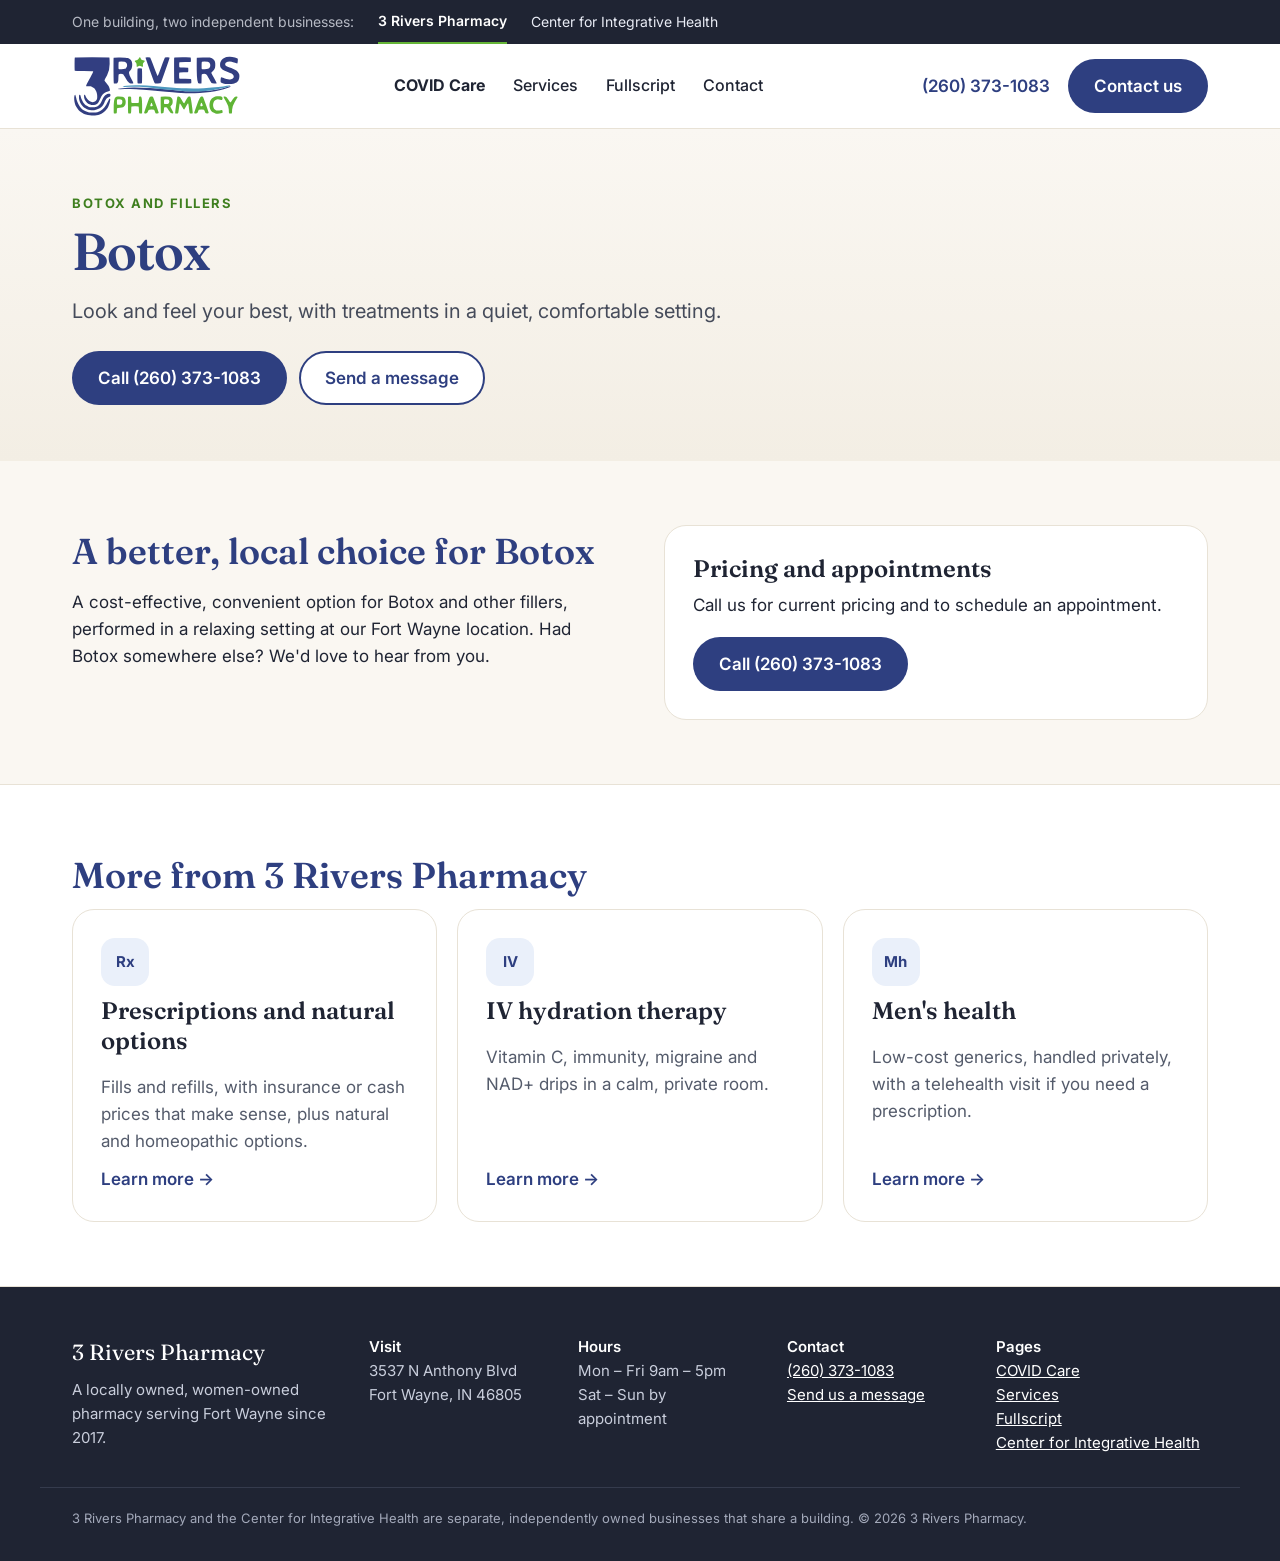
==== botox/index.html @ e4c4e970 "Launch new 3riverspharmacy.com site" ====
<!doctype html>
<html lang="en">
<head>
<meta charset="utf-8">
<meta name="viewport" content="width=device-width, initial-scale=1">
<title>Botox in Fort Wayne | 3 Rivers Pharmacy</title>
<meta name="description" content="A local, cost-effective choice for Botox and fillers in a relaxing setting in Fort Wayne. Call for pricing and appointments.">
<link rel="canonical" href="https://3riverspharmacy.com/botox/">
<meta property="og:title" content="Botox in Fort Wayne | 3 Rivers Pharmacy">
<meta property="og:description" content="A local, cost-effective choice for Botox and fillers in a relaxing setting in Fort Wayne. Call for pricing and appointments.">
<meta property="og:url" content="https://3riverspharmacy.com/botox/">
<meta property="og:type" content="website">
<link rel="icon" type="image/svg+xml" href="/assets/favicon.svg">
<link rel="preconnect" href="https://fonts.googleapis.com"><link rel="preconnect" href="https://fonts.gstatic.com" crossorigin><link rel="stylesheet" href="https://fonts.googleapis.com/css2?family=Fraunces:opsz,wght@9..144,500;9..144,600&amp;family=DM+Serif+Display&amp;family=Inter:wght@400;500;600;700&amp;display=swap">
<link rel="stylesheet" href="/assets/site.css">

</head>
<body class="rx">
<div class="topbar"><div class="wrap">
<span class="dim">One building, two independent businesses:</span>
<a href="/" class="on">3 Rivers Pharmacy</a>
<a href="/center-for-integrative-health/" >Center for Integrative Health</a>
</div></div>
<header class="site"><div class="wrap">
<a href="/" class="brand"><img src="/assets/3rp-logo.svg" alt="3 Rivers Pharmacy" width="170" height="60"></a>
<nav class="navlinks" aria-label="Main">
<a href="/covid-care/"><b>COVID Care</b></a>
<a href="/services/">Services</a>
<a href="/fullscript/">Fullscript</a>
<a href="/contact/">Contact</a>
</nav>
<div class="hdr-cta">
<a href="tel:+12603731083" class="phone">(260) 373-1083</a>
<a href="/contact/" class="btn btn-navy">Contact us</a>
</div>
</div></header>
<main><section class="pghero"><div class="wrap">
<div class="kicker">BOTOX AND FILLERS</div>
<h1>Botox</h1>
<p class="lead">Look and feel your best, with treatments in a quiet, comfortable setting.</p>
<div class="btns"><a href="tel:+12603731083" class="btn btn-navy">Call (260) 373-1083</a><a href="https://hptz.io/073rGGA" class="btn btn-ghost">Send a message</a></div>
</div></section>
<section class="band"><div class="wrap two top">
<div><h2>A better, local choice for Botox</h2>
<p>A cost-effective, convenient option for Botox and other fillers, performed in a relaxing setting at our Fort Wayne location. Had Botox somewhere else? We'd love to hear from you.</p></div>
<div class="panel"><div class="h3">Pricing and appointments</div><p>Call us for current pricing and to schedule an appointment.</p><a href="tel:+12603731083" class="btn btn-navy">Call (260) 373-1083</a></div>
</div></section><section class="band alt"><div class="wrap"><h2>More from 3 Rivers Pharmacy</h2><div class="cards"><a class="card" href="/pharmacy-naturopathic-services/"><div class="ic">Rx</div><div class="h3">Prescriptions and natural options</div><div class="muted">Fills and refills, with insurance or cash prices that make sense, plus natural and homeopathic options.</div><div class="more">Learn more →</div></a><a class="card" href="/iv-hydration-therapy/"><div class="ic">IV</div><div class="h3">IV hydration therapy</div><div class="muted">Vitamin C, immunity, migraine and NAD+ drips in a calm, private room.</div><div class="more">Learn more →</div></a><a class="card" href="/mens-health/"><div class="ic">Mh</div><div class="h3">Men's health</div><div class="muted">Low-cost generics, handled privately, with a telehealth visit if you need a prescription.</div><div class="more">Learn more →</div></a></div></div></section></main><footer class="site"><div class="wrap cols">
<div style="max-width:360px"><div class="ft-name">3 Rivers Pharmacy</div><p>A locally owned, women-owned pharmacy serving Fort Wayne since 2017.</p></div>
<div><div class="ft-h">Visit</div>3537 N Anthony Blvd<br>Fort Wayne, IN 46805</div>
<div><div class="ft-h">Hours</div>Mon – Fri 9am – 5pm<br>Sat – Sun by appointment</div>
<div><div class="ft-h">Contact</div><a href="tel:+12603731083">(260) 373-1083</a><br><a href="https://hptz.io/073rGGA">Send us a message</a></div>
<div><div class="ft-h">Pages</div><a href="/covid-care/">COVID Care</a><br><a href="/services/">Services</a><br><a href="/fullscript/">Fullscript</a><br><a href="/center-for-integrative-health/">Center for Integrative Health</a></div>
</div>
<div class="wrap legal">3 Rivers Pharmacy and the Center for Integrative Health are separate, independently owned businesses that share a building. © <span class="yr">2026</span> 3 Rivers Pharmacy.</div>
</footer>
<nav class="mbar" aria-label="Quick links">
<a href="tel:+12603731083">Call</a>
<a href="/covid-care/">COVID Care</a>
<a href="https://www.google.com/maps/dir/?api=1&amp;destination=3537+N+Anthony+Blvd,+Fort+Wayne,+IN+46805">Directions</a>
<a href="/contact/" class="hot">Contact</a>
</nav>
<script>document.querySelectorAll('.yr').forEach(e=>e.textContent=new Date().getFullYear())</script>
</body>
</html>
---- assets/site.css ----
*{box-sizing:border-box}
html{scroll-behavior:smooth}
body{margin:0;background:#FAF7F2;color:#1F2433;font-family:Inter,system-ui,sans-serif;font-size:17px;line-height:1.6;-webkit-text-size-adjust:100%}
img{max-width:100%;height:auto}
a{color:#2E3F80}a:hover{color:#1d2a5c}
a:focus-visible,button:focus-visible{outline:3px solid #65B537;outline-offset:2px}
.wrap{max-width:1200px;margin:0 auto;padding:0 32px}
/* design grid helpers (homepage) */
.hero{display:grid;grid-template-columns:minmax(0,1.1fr) minmax(0,1fr);gap:56px;align-items:center}
.two{display:grid;grid-template-columns:minmax(0,1fr) minmax(0,1fr);gap:48px;align-items:center}
.two.top{align-items:start}
.cards{display:grid;grid-template-columns:repeat(3,minmax(0,1fr));gap:20px}
.facts{display:grid;grid-template-columns:repeat(4,minmax(0,1fr));gap:0}
.grid4{display:grid;grid-template-columns:repeat(4,minmax(0,1fr));gap:16px;margin-top:24px}
/* top bar + header */
.topbar{background:#1F2433;color:#E9ECF5;font-size:14px}
.topbar .wrap{display:flex;flex-wrap:wrap;gap:8px 24px;align-items:center;min-height:44px}
.topbar .dim{opacity:.75}
.topbar a{color:#E9ECF5;text-decoration:none;padding:10px 0}
.topbar a.on{color:#fff;font-weight:600;border-bottom:2px solid #65B537}
header.site{background:#fff;border-bottom:1px solid #E8E2D6;position:sticky;top:0;z-index:20}
header.site .wrap{display:flex;align-items:center;justify-content:space-between;gap:24px;min-height:84px}
.brand img{height:60px;width:auto;display:block}
.navlinks{display:flex;gap:28px;align-items:center;font-size:16px;font-weight:500}
.navlinks a{color:#1F2433;text-decoration:none;padding:6px 0;border-bottom:2px solid transparent}
.navlinks a[aria-current]{border-bottom-color:#65B537}
.navlinks a:hover{color:#2E3F80}
.hdr-cta{display:flex;gap:10px;align-items:center;flex-wrap:wrap}
.hdr-cta .phone{color:#2E3F80;font-weight:600;text-decoration:none;padding:12px 8px}
/* buttons */
.btn{display:inline-block;font-weight:600;text-decoration:none;padding:14px 24px;border-radius:999px;border:2px solid transparent;line-height:1.3;text-align:center}
.btn-navy{background:#2E3F80;color:#fff}.btn-navy:hover{background:#24336b;color:#fff}
.btn-green{background:#65B537;color:#10240A;font-weight:700}.btn-green:hover{background:#58a22f;color:#10240A}
.btn-ghost{background:#fff;color:#2E3F80;border-color:#2E3F80}.btn-ghost:hover{background:#EAF0FA}
.btns{display:flex;flex-wrap:wrap;gap:12px;margin:24px 0 8px}
/* page sections */
.pghero{padding:64px 0 48px;background:linear-gradient(180deg,#FAF7F2,#F3EEE4)}
.pghero h1{font-family:Fraunces,serif;font-weight:600;font-size:52px;line-height:1.06;letter-spacing:-.02em;color:#2E3F80;margin:10px 0 16px;max-width:18em}
.lead{font-size:20px;color:#454B5A;margin:0;max-width:36em}
.kicker{font-size:13px;font-weight:700;letter-spacing:.12em;color:#3F7F1F;text-transform:uppercase}
.band{padding:64px 0}
.band.alt{background:#fff;border-top:1px solid #E8E2D6;border-bottom:1px solid #E8E2D6}
.band h2{font-family:Fraunces,serif;font-weight:600;font-size:36px;line-height:1.12;color:#2E3F80;margin:6px 0 14px}
.h3{font-family:Fraunces,serif;font-size:24px;font-weight:600;color:#1F2433;line-height:1.25;margin:0 0 8px}
.h4{font-weight:700;color:#1F2433}
.muted{color:#545B6B}.small{font-size:15px}.maxw{max-width:44em}
.panel{background:#fff;border:1px solid #E8E2D6;border-radius:22px;padding:28px}
.band.alt .panel{background:#FAF7F2}
.panel p:first-of-type{margin-top:0}
.tile{background:#FAF7F2;border:1px solid #E8E2D6;border-radius:18px;padding:20px}
.card{text-decoration:none;color:inherit;background:#fff;border:1px solid #E8E2D6;border-radius:22px;padding:28px;display:flex;flex-direction:column;gap:10px;transition:box-shadow .15s,transform .15s}
.card:hover{box-shadow:0 10px 30px rgba(31,36,51,.10);transform:translateY(-2px);color:inherit}
.card .ic{width:48px;height:48px;border-radius:14px;background:#EAF0FA;color:#2E3F80;display:flex;align-items:center;justify-content:center;font-weight:700;font-size:15px}
.card .more{margin-top:auto;font-weight:600;color:#2E3F80}
.ticks{list-style:none;padding:0;margin:12px 0 20px}
.ticks li{padding-left:28px;position:relative;margin:6px 0}
.ticks li:before{content:"";position:absolute;left:4px;top:.55em;width:12px;height:7px;border-left:3px solid #65B537;border-bottom:3px solid #65B537;transform:rotate(-45deg)}
.steps-list{padding-left:22px;margin:16px 0}
.steps-list li{margin:8px 0}
.price{font-family:Fraunces,serif;font-size:40px;font-weight:600;color:#2E3F80}
.kitpics{display:grid;gap:16px}
.kitpics img{border-radius:22px;border:1px solid #E8E2D6;width:100%}
.callcard{background:#fff;border:1px solid #E8E2D6;border-radius:24px;padding:28px 32px;display:flex;flex-wrap:wrap;gap:8px 32px;align-items:center;justify-content:space-between}
.callcard .btns{margin:0}
.map{width:100%;min-height:420px;border:0;border-radius:24px;display:block}
.facts2{display:grid;grid-template-columns:repeat(2,minmax(0,1fr));gap:20px;margin-top:24px}
/* footer */
footer.site{background:#1F2433;color:#C9CEDC;padding:48px 0 32px;font-size:15px}
footer.site .cols{display:grid;grid-template-columns:1.5fr 1fr 1fr 1fr 1.2fr;gap:32px}
@media (max-width:900px){footer.site .cols{grid-template-columns:1fr 1fr}}
footer.site a{color:#fff}
footer.site p{margin:8px 0 0}
.ft-name{font-family:Fraunces,serif;font-size:22px;color:#fff}
.ft-h{color:#fff;font-weight:600}
footer.site .legal{margin-top:32px;padding-top:20px;border-top:1px solid #353B4D;font-size:13px;color:#A3A9BA}
.mbar{display:none}
@media (max-width:900px){
.hero,.two{grid-template-columns:minmax(0,1fr);gap:32px}
.cards,.grid4{grid-template-columns:minmax(0,1fr)}
.facts{grid-template-columns:repeat(2,minmax(0,1fr))}
.navlinks{display:none}
.hdr-cta .phone{display:none}
.wrap{padding:0 16px}
header.site .wrap{min-height:68px}
.brand img{height:46px}
.pghero h1{font-size:38px}
.band{padding:48px 0}
.home h1{font-size:40px!important}
.home h2{font-size:32px!important}
.mbar{display:grid;grid-template-columns:repeat(4,minmax(0,1fr));position:sticky;bottom:0;background:#fff;border-top:1px solid #E8E2D6;box-shadow:0 -6px 20px rgba(31,36,51,.08);z-index:20}
.mbar a{text-align:center;padding:14px 4px;font-size:14px;font-weight:600;text-decoration:none;color:#2E3F80}
.mbar a.hot{color:#fff;background:#2E3F80}
}
@media (max-width:520px){.facts,.facts2{grid-template-columns:minmax(0,1fr)}.facts>div{border-right:0!important;border-bottom:1px solid #EFEAE0}}
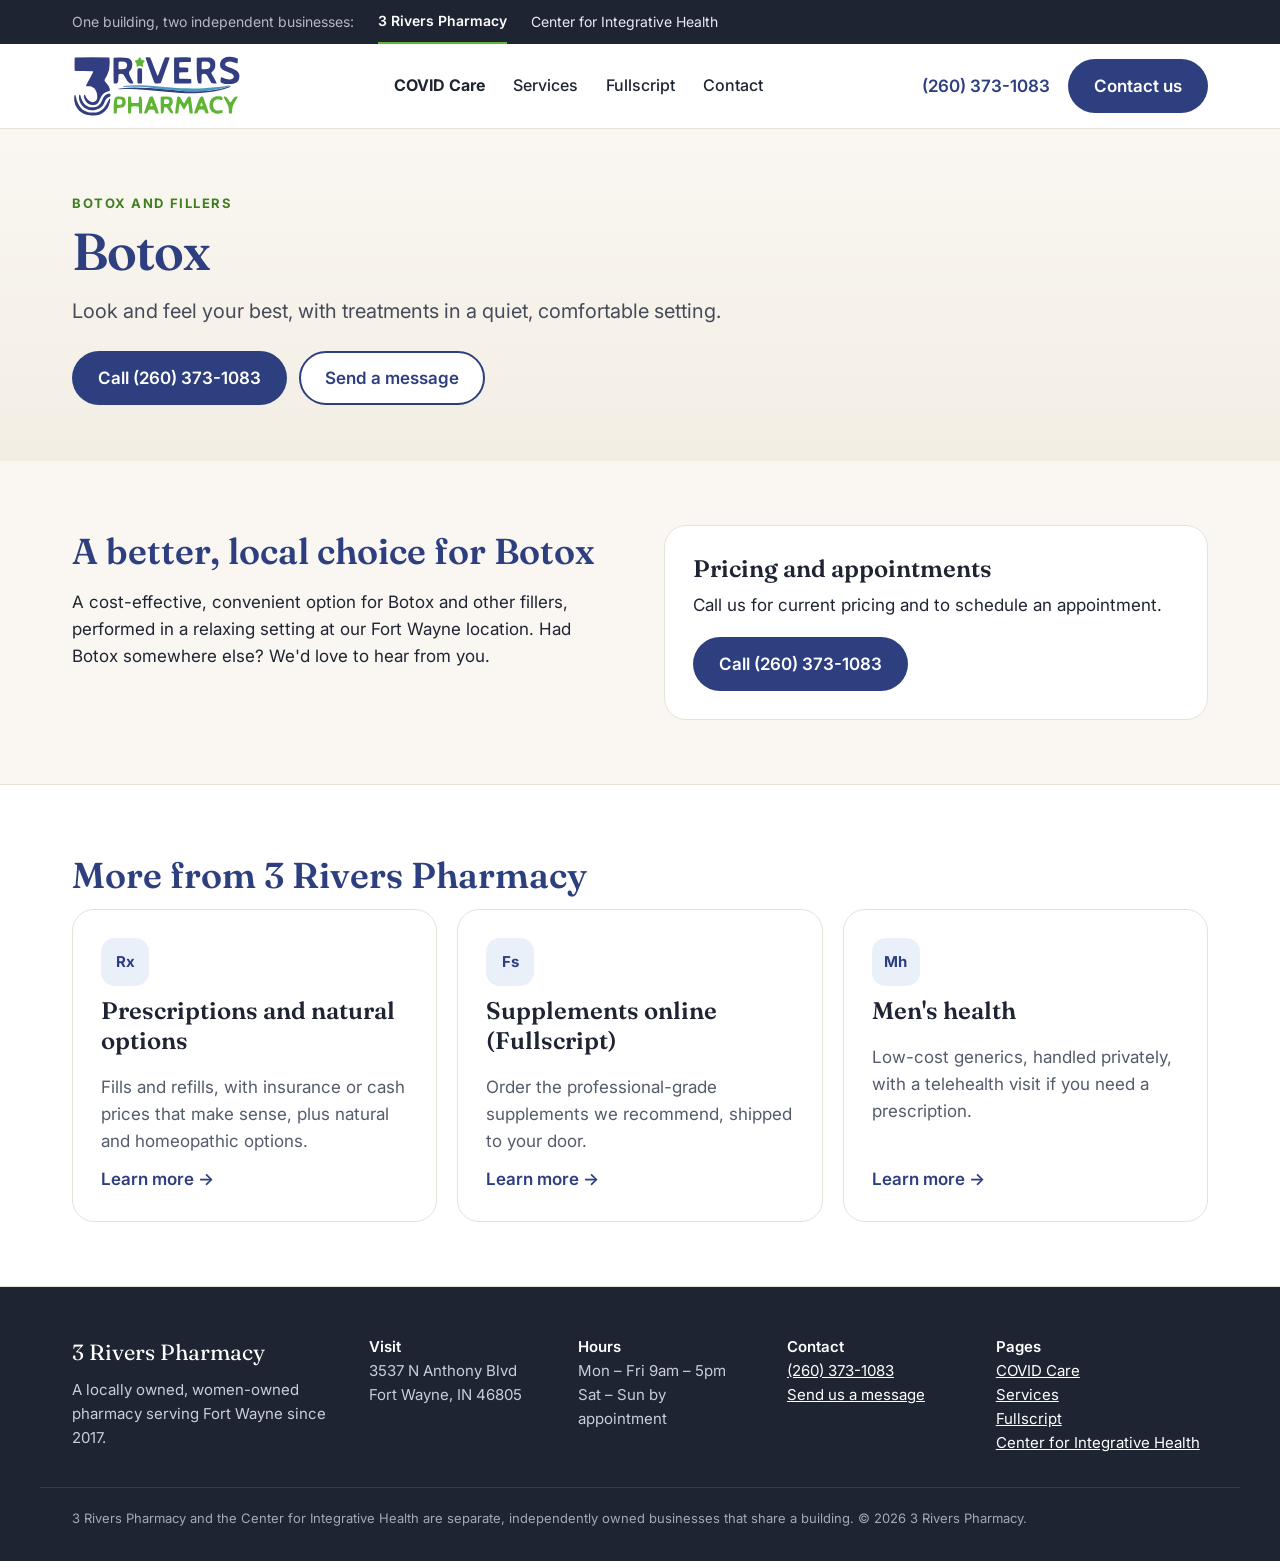
==== commit 0905197a: "Botox page: swap IV card for Fullscript" ====
--- a/botox/index.html
+++ b/botox/index.html
@@ -38,17 +38,17 @@
 <div class="kicker">BOTOX AND FILLERS</div>
 <h1>Botox</h1>
 <p class="lead">Look and feel your best, with treatments in a quiet, comfortable setting.</p>
-<div class="btns"><a href="tel:+12603731083" class="btn btn-navy">Call (260) 373-1083</a><a href="https://hptz.io/073rGGA" class="btn btn-ghost">Send a message</a></div>
+<div class="btns"><a href="tel:+12603731083" class="btn btn-navy">Call (260) 373-1083</a><a href="https://hptz.io/073rGGA" target="_blank" rel="noopener" class="btn btn-ghost">Send a message</a></div>
 </div></section>
 <section class="band"><div class="wrap two top">
 <div><h2>A better, local choice for Botox</h2>
 <p>A cost-effective, convenient option for Botox and other fillers, performed in a relaxing setting at our Fort Wayne location. Had Botox somewhere else? We'd love to hear from you.</p></div>
 <div class="panel"><div class="h3">Pricing and appointments</div><p>Call us for current pricing and to schedule an appointment.</p><a href="tel:+12603731083" class="btn btn-navy">Call (260) 373-1083</a></div>
-</div></section><section class="band alt"><div class="wrap"><h2>More from 3 Rivers Pharmacy</h2><div class="cards"><a class="card" href="/pharmacy-naturopathic-services/"><div class="ic">Rx</div><div class="h3">Prescriptions and natural options</div><div class="muted">Fills and refills, with insurance or cash prices that make sense, plus natural and homeopathic options.</div><div class="more">Learn more →</div></a><a class="card" href="/iv-hydration-therapy/"><div class="ic">IV</div><div class="h3">IV hydration therapy</div><div class="muted">Vitamin C, immunity, migraine and NAD+ drips in a calm, private room.</div><div class="more">Learn more →</div></a><a class="card" href="/mens-health/"><div class="ic">Mh</div><div class="h3">Men's health</div><div class="muted">Low-cost generics, handled privately, with a telehealth visit if you need a prescription.</div><div class="more">Learn more →</div></a></div></div></section></main><footer class="site"><div class="wrap cols">
+</div></section><section class="band alt"><div class="wrap"><h2>More from 3 Rivers Pharmacy</h2><div class="cards"><a class="card" href="/pharmacy-naturopathic-services/"><div class="ic">Rx</div><div class="h3">Prescriptions and natural options</div><div class="muted">Fills and refills, with insurance or cash prices that make sense, plus natural and homeopathic options.</div><div class="more">Learn more →</div></a><a class="card" href="/fullscript/"><div class="ic">Fs</div><div class="h3">Supplements online (Fullscript)</div><div class="muted">Order the professional-grade supplements we recommend, shipped to your door.</div><div class="more">Learn more →</div></a><a class="card" href="/mens-health/"><div class="ic">Mh</div><div class="h3">Men's health</div><div class="muted">Low-cost generics, handled privately, with a telehealth visit if you need a prescription.</div><div class="more">Learn more →</div></a></div></div></section></main><footer class="site"><div class="wrap cols">
 <div style="max-width:360px"><div class="ft-name">3 Rivers Pharmacy</div><p>A locally owned, women-owned pharmacy serving Fort Wayne since 2017.</p></div>
 <div><div class="ft-h">Visit</div>3537 N Anthony Blvd<br>Fort Wayne, IN 46805</div>
 <div><div class="ft-h">Hours</div>Mon – Fri 9am – 5pm<br>Sat – Sun by appointment</div>
-<div><div class="ft-h">Contact</div><a href="tel:+12603731083">(260) 373-1083</a><br><a href="https://hptz.io/073rGGA">Send us a message</a></div>
+<div><div class="ft-h">Contact</div><a href="tel:+12603731083">(260) 373-1083</a><br><a href="https://hptz.io/073rGGA" target="_blank" rel="noopener">Send us a message</a></div>
 <div><div class="ft-h">Pages</div><a href="/covid-care/">COVID Care</a><br><a href="/services/">Services</a><br><a href="/fullscript/">Fullscript</a><br><a href="/center-for-integrative-health/">Center for Integrative Health</a></div>
 </div>
 <div class="wrap legal">3 Rivers Pharmacy and the Center for Integrative Health are separate, independently owned businesses that share a building. © <span class="yr">2026</span> 3 Rivers Pharmacy.</div>
@@ -56,7 +56,7 @@
 <nav class="mbar" aria-label="Quick links">
 <a href="tel:+12603731083">Call</a>
 <a href="/covid-care/">COVID Care</a>
-<a href="https://www.google.com/maps/dir/?api=1&amp;destination=3537+N+Anthony+Blvd,+Fort+Wayne,+IN+46805">Directions</a>
+<a href="https://www.google.com/maps/dir/?api=1&amp;destination=3537+N+Anthony+Blvd,+Fort+Wayne,+IN+46805" target="_blank" rel="noopener">Directions</a>
 <a href="/contact/" class="hot">Contact</a>
 </nav>
 <script>document.querySelectorAll('.yr').forEach(e=>e.textContent=new Date().getFullYear())</script>
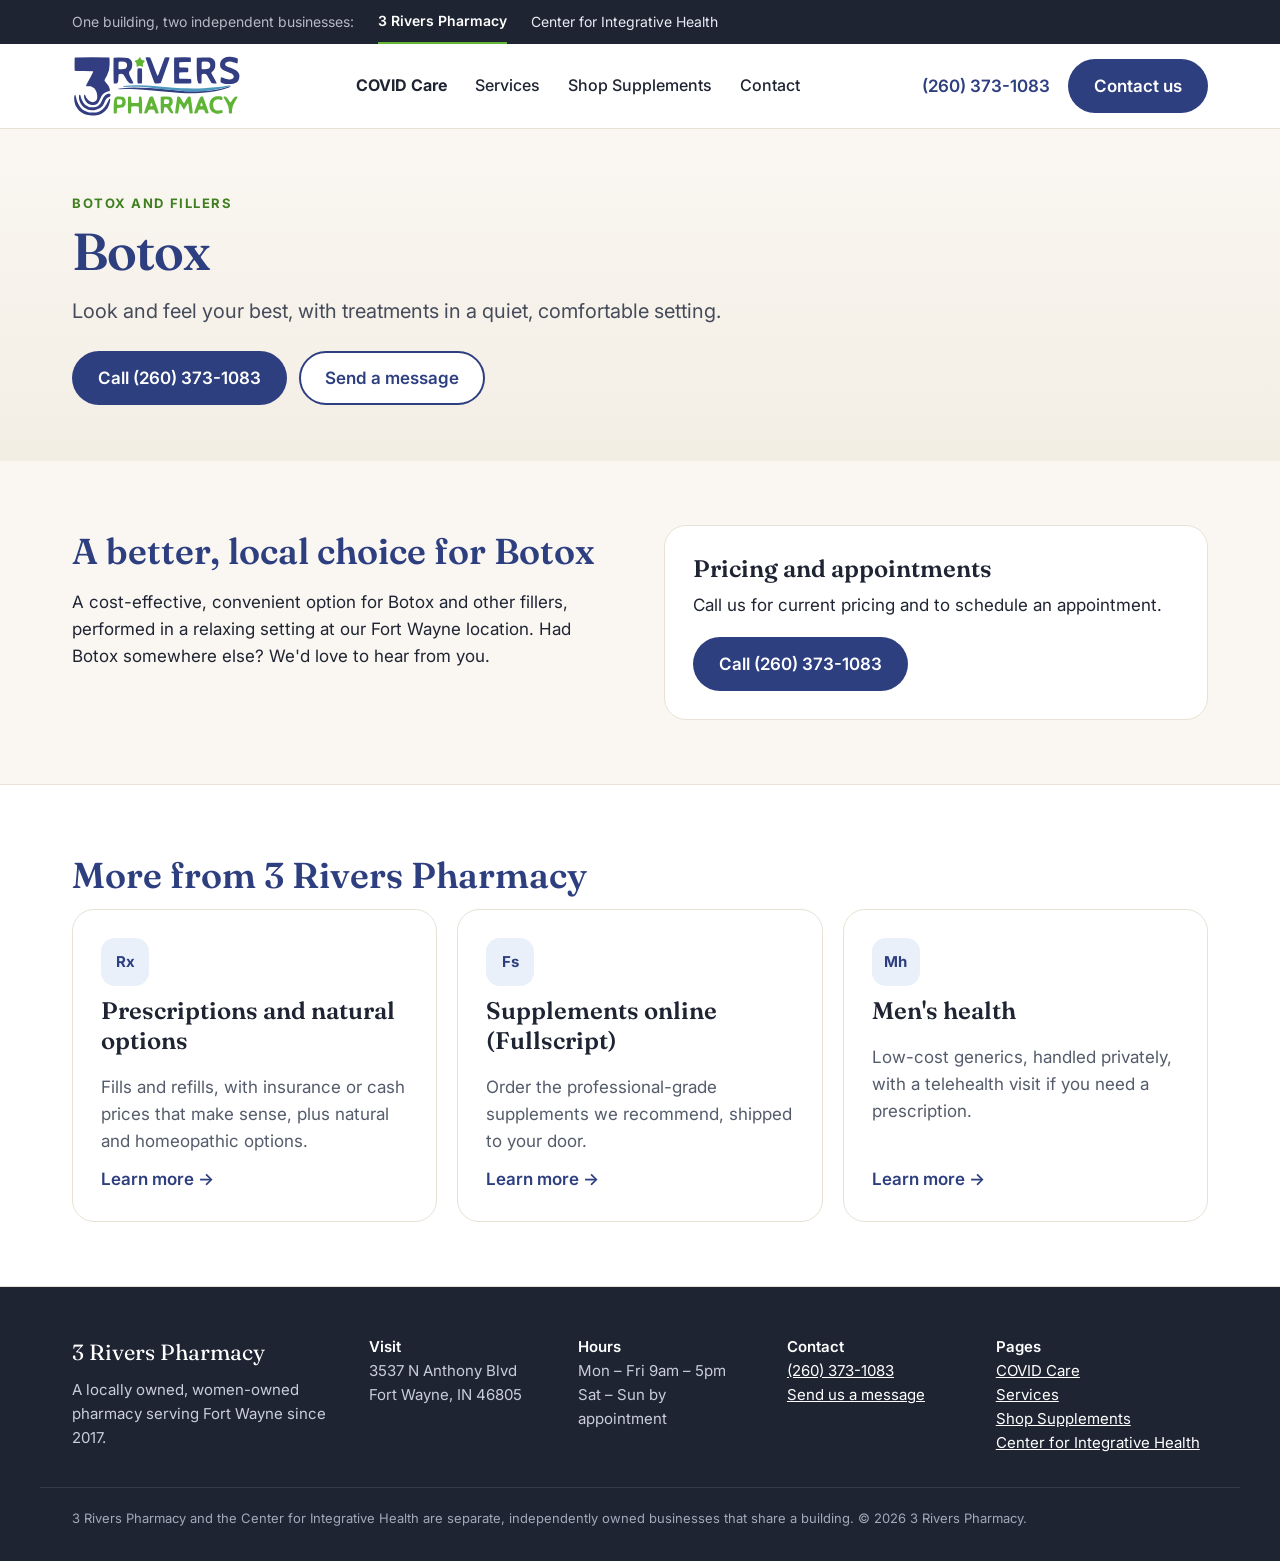
==== commit 1094b163: "Rename Fullscript menu link to Shop Supplements" ====
--- a/botox/index.html
+++ b/botox/index.html
@@ -26,7 +26,7 @@
 <nav class="navlinks" aria-label="Main">
 <a href="/covid-care/"><b>COVID Care</b></a>
 <a href="/services/">Services</a>
-<a href="/fullscript/">Fullscript</a>
+<a href="/fullscript/">Shop Supplements</a>
 <a href="/contact/">Contact</a>
 </nav>
 <div class="hdr-cta">
@@ -49,7 +49,7 @@
 <div><div class="ft-h">Visit</div>3537 N Anthony Blvd<br>Fort Wayne, IN 46805</div>
 <div><div class="ft-h">Hours</div>Mon – Fri 9am – 5pm<br>Sat – Sun by appointment</div>
 <div><div class="ft-h">Contact</div><a href="tel:+12603731083">(260) 373-1083</a><br><a href="https://hptz.io/073rGGA" target="_blank" rel="noopener">Send us a message</a></div>
-<div><div class="ft-h">Pages</div><a href="/covid-care/">COVID Care</a><br><a href="/services/">Services</a><br><a href="/fullscript/">Fullscript</a><br><a href="/center-for-integrative-health/">Center for Integrative Health</a></div>
+<div><div class="ft-h">Pages</div><a href="/covid-care/">COVID Care</a><br><a href="/services/">Services</a><br><a href="/fullscript/">Shop Supplements</a><br><a href="/center-for-integrative-health/">Center for Integrative Health</a></div>
 </div>
 <div class="wrap legal">3 Rivers Pharmacy and the Center for Integrative Health are separate, independently owned businesses that share a building. © <span class="yr">2026</span> 3 Rivers Pharmacy.</div>
 </footer>
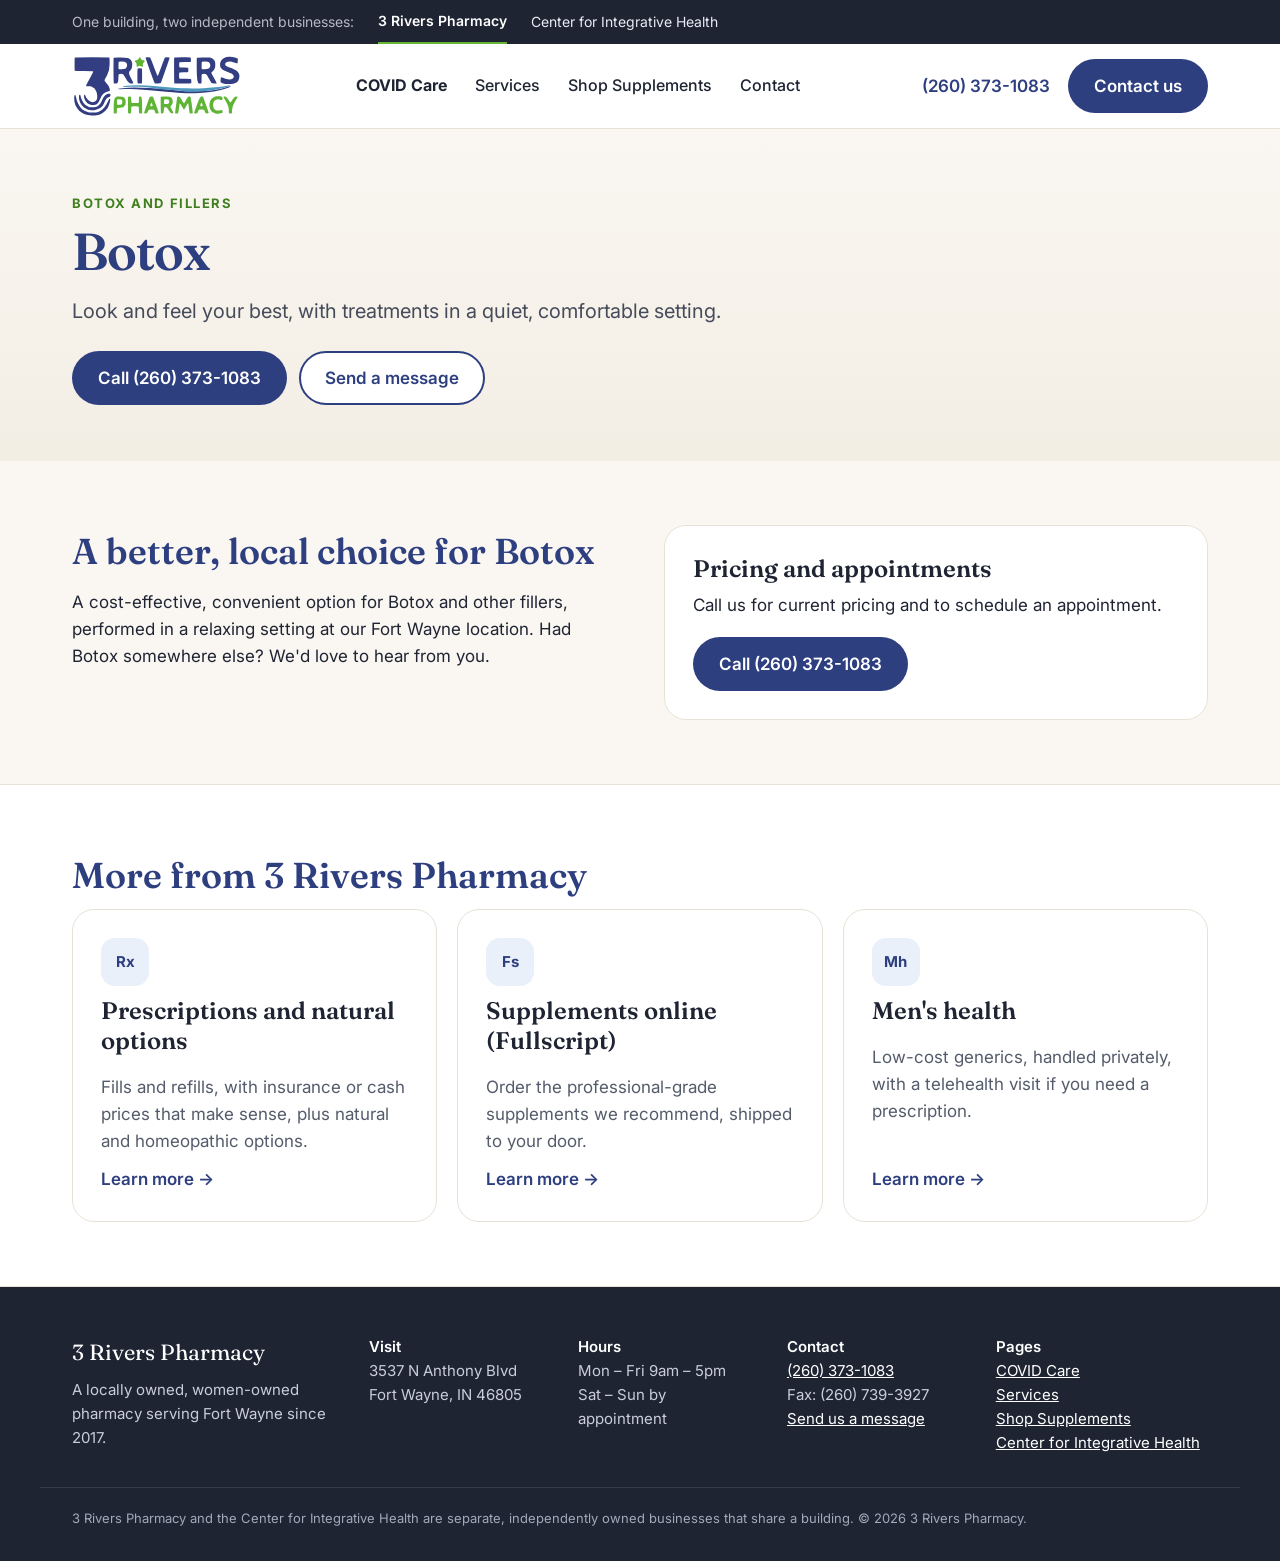
==== commit b4004f80: "Add fax number; remove card fields from paper Ivermectin form - Paper Ivermectin order form (PDF): r" ====
--- a/botox/index.html
+++ b/botox/index.html
@@ -26,7 +26,7 @@
 <nav class="navlinks" aria-label="Main">
 <a href="/covid-care/"><b>COVID Care</b></a>
 <a href="/services/">Services</a>
-<a href="/fullscript/">Shop Supplements</a>
+<a href="https://us.fullscript.com/s/swalker1751569186/shop" target="_blank" rel="noopener">Shop Supplements</a>
 <a href="/contact/">Contact</a>
 </nav>
 <div class="hdr-cta">
@@ -48,14 +48,15 @@
 <div style="max-width:360px"><div class="ft-name">3 Rivers Pharmacy</div><p>A locally owned, women-owned pharmacy serving Fort Wayne since 2017.</p></div>
 <div><div class="ft-h">Visit</div>3537 N Anthony Blvd<br>Fort Wayne, IN 46805</div>
 <div><div class="ft-h">Hours</div>Mon – Fri 9am – 5pm<br>Sat – Sun by appointment</div>
-<div><div class="ft-h">Contact</div><a href="tel:+12603731083">(260) 373-1083</a><br><a href="https://hptz.io/073rGGA" target="_blank" rel="noopener">Send us a message</a></div>
-<div><div class="ft-h">Pages</div><a href="/covid-care/">COVID Care</a><br><a href="/services/">Services</a><br><a href="/fullscript/">Shop Supplements</a><br><a href="/center-for-integrative-health/">Center for Integrative Health</a></div>
+<div><div class="ft-h">Contact</div><a href="tel:+12603731083">(260) 373-1083</a><br>Fax: (260) 739-3927<br><a href="https://hptz.io/073rGGA" target="_blank" rel="noopener">Send us a message</a></div>
+<div><div class="ft-h">Pages</div><a href="/covid-care/">COVID Care</a><br><a href="/services/">Services</a><br><a href="https://us.fullscript.com/s/swalker1751569186/shop" target="_blank" rel="noopener">Shop Supplements</a><br><a href="/center-for-integrative-health/">Center for Integrative Health</a></div>
 </div>
 <div class="wrap legal">3 Rivers Pharmacy and the Center for Integrative Health are separate, independently owned businesses that share a building. © <span class="yr">2026</span> 3 Rivers Pharmacy.</div>
 </footer>
 <nav class="mbar" aria-label="Quick links">
 <a href="tel:+12603731083">Call</a>
 <a href="/covid-care/">COVID Care</a>
+<a href="https://us.fullscript.com/s/swalker1751569186/shop" target="_blank" rel="noopener">Shop Supplements</a>
 <a href="https://www.google.com/maps/dir/?api=1&amp;destination=3537+N+Anthony+Blvd,+Fort+Wayne,+IN+46805" target="_blank" rel="noopener">Directions</a>
 <a href="/contact/" class="hot">Contact</a>
 </nav>
--- a/assets/site.css
+++ b/assets/site.css
@@ -87,8 +87,8 @@
 .band{padding:48px 0}
 .home h1{font-size:40px!important}
 .home h2{font-size:32px!important}
-.mbar{display:grid;grid-template-columns:repeat(4,minmax(0,1fr));position:sticky;bottom:0;background:#fff;border-top:1px solid #E8E2D6;box-shadow:0 -6px 20px rgba(31,36,51,.08);z-index:20}
-.mbar a{text-align:center;padding:14px 4px;font-size:14px;font-weight:600;text-decoration:none;color:#2E3F80}
+.mbar{display:grid;grid-template-columns:repeat(5,minmax(0,1fr));position:sticky;bottom:0;background:#fff;border-top:1px solid #E8E2D6;box-shadow:0 -6px 20px rgba(31,36,51,.08);z-index:20}
+.mbar a{text-align:center;padding:12px 2px;font-size:13px;line-height:1.25;display:flex;align-items:center;justify-content:center;font-weight:600;text-decoration:none;color:#2E3F80}
 .mbar a.hot{color:#fff;background:#2E3F80}
 }
 @media (max-width:520px){.facts,.facts2{grid-template-columns:minmax(0,1fr)}.facts>div{border-right:0!important;border-bottom:1px solid #EFEAE0}}
